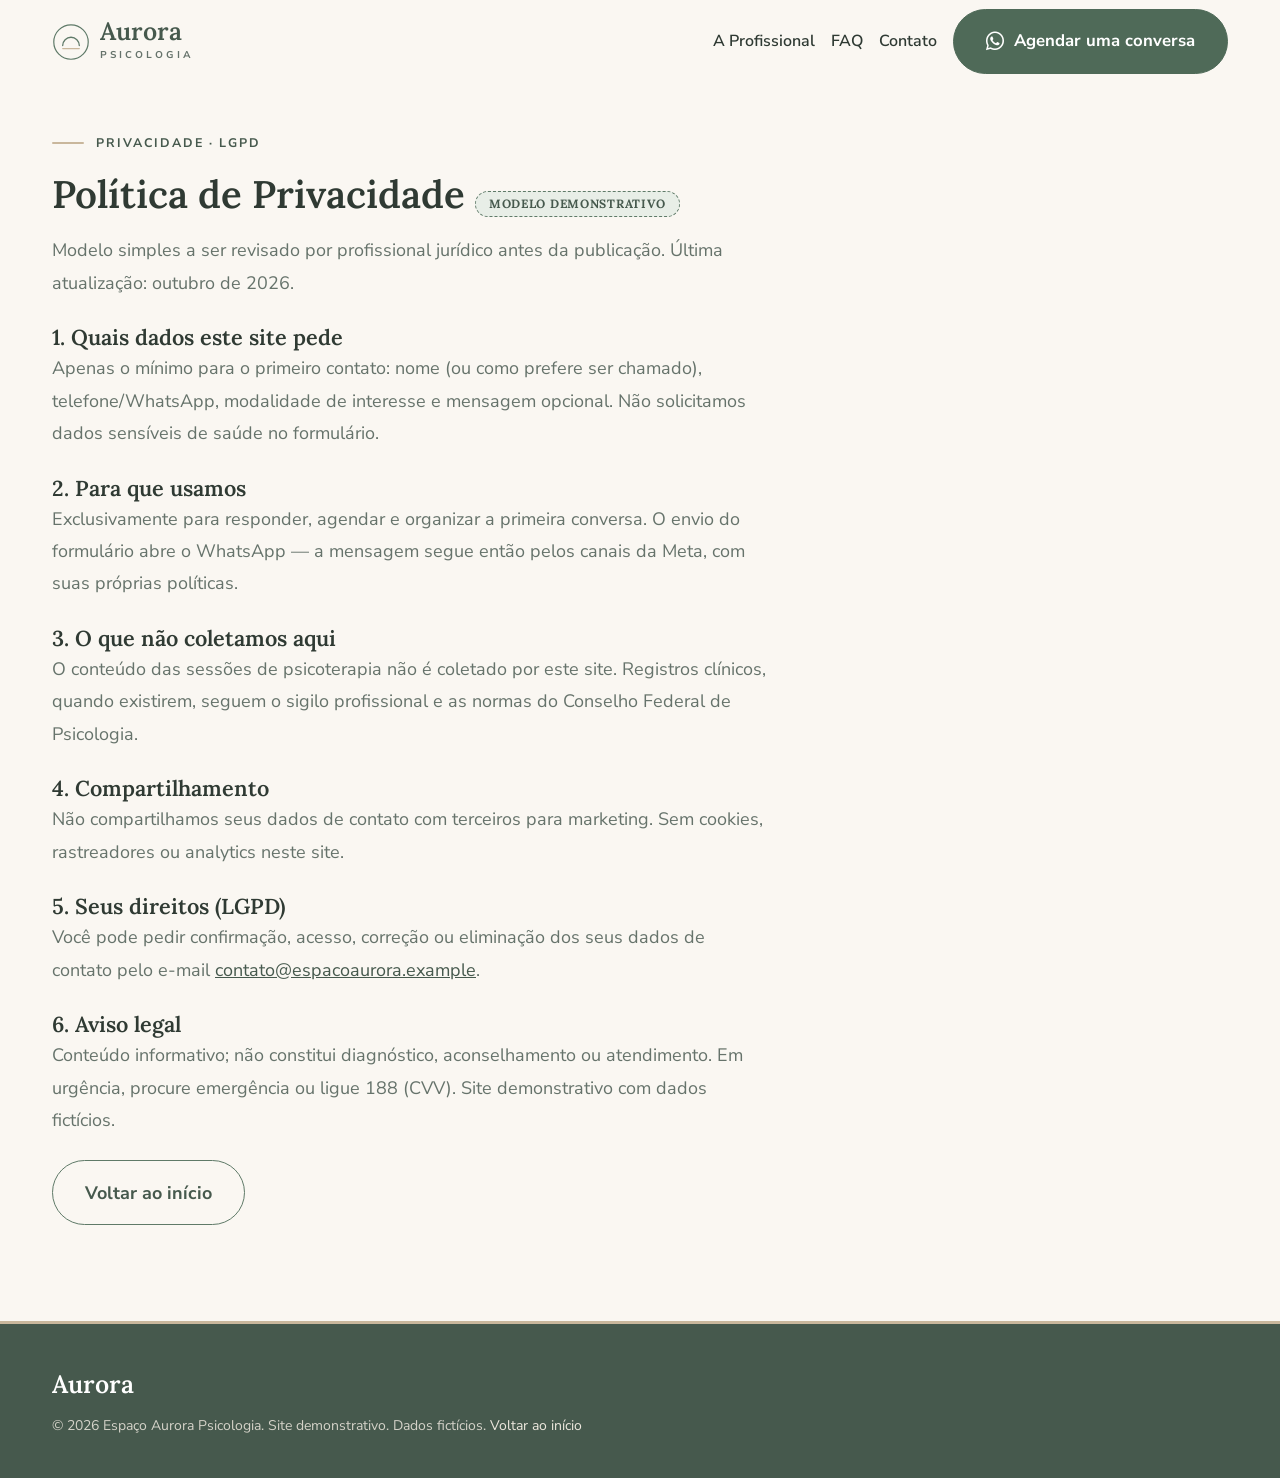
==== privacidade.html @ 35642357 "first commit" ====
<!DOCTYPE html>
<html lang="pt-BR">
<head>
  <meta charset="UTF-8">
  <meta name="viewport" content="width=device-width, initial-scale=1">
  <title>Política de Privacidade | Espaço Aurora Psicologia</title>
  <meta name="description" content="Política de privacidade demonstrativa do Espaço Aurora Psicologia: coleta mínima de dados para contato, conforme a LGPD.">
  <meta name="theme-color" content="#5F7A68">
  <link rel="icon" type="image/svg+xml" href="favicon/favicon.svg">
  <link rel="preconnect" href="https://fonts.googleapis.com">
  <link rel="preconnect" href="https://fonts.gstatic.com" crossorigin>
  <link rel="preconnect" href="https://cdn.jsdelivr.net" crossorigin>
  <link href="https://fonts.googleapis.com/css2?family=Lora:ital,wght@0,500;0,600;1,500&family=Nunito+Sans:wght@400;500;600;700&display=swap" rel="stylesheet">
  <link href="https://cdn.jsdelivr.net/npm/bootstrap@5.3.3/dist/css/bootstrap.min.css" rel="stylesheet" integrity="sha384-QWTKZyjpPEjISv5WaRU9OFeRpok6YctnYmDr5pNlyT2bRjXh0JMhjY6hW+ALEwIH" crossorigin="anonymous">
  <link href="https://cdn.jsdelivr.net/npm/bootstrap-icons@1.11.3/font/bootstrap-icons.min.css" rel="stylesheet">
  <link href="css/style.css" rel="stylesheet">
</head>
<body>
  <a class="skip-link" href="#conteudo">Pular para o conteúdo</a>
  <header class="site-header" id="siteHeader">
    <div class="container container-narrow">
      <nav class="navbar navbar-expand-lg p-0" aria-label="Navegação principal">
        <a class="brand-logo" href="index.html" aria-label="Espaço Aurora Psicologia — início">
          <svg width="38" height="38" viewBox="0 0 64 64" aria-hidden="true"><circle cx="32" cy="32" r="29" fill="none" stroke="#5F7A68" stroke-width="2"/><path d="M18 38 A14 14 0 0 1 46 38" fill="none" stroke="#5F7A68" stroke-width="2.2" stroke-linecap="round"/><line x1="18" y1="43" x2="46" y2="43" stroke="#C9B79C" stroke-width="2" stroke-linecap="round"/></svg>
          <span><span class="brand-name">Aurora</span><span class="brand-sub">PSICOLOGIA</span></span>
        </a>
        <button class="navbar-toggler ms-auto" type="button" data-bs-toggle="collapse" data-bs-target="#mainNav" aria-controls="mainNav" aria-expanded="false" aria-label="Abrir menu"><i class="bi bi-list" aria-hidden="true"></i></button>
        <div class="collapse navbar-collapse" id="mainNav">
          <ul class="navbar-nav ms-auto align-items-lg-center site-nav">
            <li class="nav-item"><a class="nav-link" href="index.html#profissional">A Profissional</a></li>
            <li class="nav-item"><a class="nav-link" href="index.html#faq">FAQ</a></li>
            <li class="nav-item"><a class="nav-link" href="index.html#contato">Contato</a></li>
            <li class="nav-item ms-lg-2 my-2 my-lg-0"><a class="btn-brand" data-whatsapp-message="Olá! Gostaria de agendar uma primeira conversa." href="https://wa.me/5511900000000"><i class="bi bi-whatsapp" aria-hidden="true"></i>Agendar uma conversa</a></li>
          </ul>
        </div>
      </nav>
    </div>
  </header>
  <main id="conteudo">
    <section class="hero" aria-labelledby="privTitle">
      <div class="container container-narrow">
        <p class="section-eyebrow">Privacidade · LGPD</p>
        <h1 class="section-title" id="privTitle">Política de Privacidade <span class="badge-demo">Modelo demonstrativo</span></h1>
        <p class="section-sub mt-3">Modelo simples a ser revisado por profissional jurídico antes da publicação. Última atualização: outubro de 2026.</p>
        <div class="prose mt-4">
          <h2 class="card-title mt-4">1. Quais dados este site pede</h2>
          <p class="text-muted-soft">Apenas o mínimo para o primeiro contato: nome (ou como prefere ser chamado), telefone/WhatsApp, modalidade de interesse e mensagem opcional. Não solicitamos dados sensíveis de saúde no formulário.</p>
          <h2 class="card-title mt-4">2. Para que usamos</h2>
          <p class="text-muted-soft">Exclusivamente para responder, agendar e organizar a primeira conversa. O envio do formulário abre o WhatsApp — a mensagem segue então pelos canais da Meta, com suas próprias políticas.</p>
          <h2 class="card-title mt-4">3. O que não coletamos aqui</h2>
          <p class="text-muted-soft">O conteúdo das sessões de psicoterapia não é coletado por este site. Registros clínicos, quando existirem, seguem o sigilo profissional e as normas do Conselho Federal de Psicologia.</p>
          <h2 class="card-title mt-4">4. Compartilhamento</h2>
          <p class="text-muted-soft">Não compartilhamos seus dados de contato com terceiros para marketing. Sem cookies, rastreadores ou analytics neste site.</p>
          <h2 class="card-title mt-4">5. Seus direitos (LGPD)</h2>
          <p class="text-muted-soft">Você pode pedir confirmação, acesso, correção ou eliminação dos seus dados de contato pelo e-mail <a href="mailto:contato@espacoaurora.example">contato@espacoaurora.example</a>.</p>
          <h2 class="card-title mt-4" id="aviso">6. Aviso legal</h2>
          <p class="text-muted-soft">Conteúdo informativo; não constitui diagnóstico, aconselhamento ou atendimento. Em urgência, procure emergência ou ligue 188 (CVV). Site demonstrativo com dados fictícios.</p>
        </div>
        <p class="mt-4"><a class="btn-outline-brand" href="index.html">Voltar ao início</a></p>
      </div>
    </section>
  </main>
  <footer class="site-footer pt-5 pb-4">
    <div class="container container-narrow">
      <p class="brand-name text-white">Aurora</p>
      <p class="footer-small">© <span data-year>2026</span> Espaço Aurora Psicologia. Site demonstrativo. Dados fictícios. <a href="index.html">Voltar ao início</a></p>
    </div>
  </footer>
  <script src="https://cdn.jsdelivr.net/npm/bootstrap@5.3.3/dist/js/bootstrap.bundle.min.js" integrity="sha384-YvpcrYf0tY3lHB60NNkmXc5s9fDVZLESaAA55NDzOxhy9GkcIdslK1eN7N6jIeHz" crossorigin="anonymous"></script>
  <script src="js/script.js"></script>
</body>
</html>
---- css/style.css ----
/* ============================================================
   ESPACO AURORA PSICOLOGIA — style.css
   Blocos: 1 variaveis · 2 base · 3 tipografia · 4 componentes
           5 header/hero · 6 secoes · 7 utilitarios · 8 responsivo
   Paleta e raios conforme briefing. Contraste alvo WCAG AA.
   ============================================================ */

/* ---------- 1. VARIAVEIS ---------- */
:root{
  --brand:#4F6A58;
  --brand-original:#5F7A68;
  --brand-dark:#46594D;
  --sand:#C9B79C;
  --accent:#A8BFA9;
  --bg:#FAF7F2;
  --surface:#F1EBE0;
  --surface-alt:#FFFFFF;
  --sage-soft:#E8EEE7;
  --text:#2F3A33;
  --muted:#66736B;
  --border:#E3DACB;
  --cta-hover:#46594D;
  --wa:#4F7F63;
  --radius-sm:12px; --radius:16px; --radius-lg:20px;
  --radius-xl:24px; --radius-hero:28px; --pill:999px;
  --shadow-soft:0 10px 40px rgba(90,100,80,.08);
  --shadow-lift:0 16px 44px rgba(70,89,77,.12);
  --font-serif:"Lora",Georgia,serif;
  --font-sans:"Nunito Sans",-apple-system,"Segoe UI",Roboto,Arial,sans-serif;
  --header-h:84px; --header-h-scrolled:68px;
  --ease:cubic-bezier(.22,1,.36,1);
}
/* ---------- 2. BASE ---------- */
*,*::before,*::after{box-sizing:border-box}
html{scroll-behavior:smooth;scroll-padding-top:calc(var(--header-h) + 16px)}
body{font-family:var(--font-sans);font-size:1.125rem;line-height:1.8;color:var(--text);background:var(--bg);-webkit-font-smoothing:antialiased;overflow-x:hidden}
img{max-width:100%;height:auto}
a{color:var(--brand-dark)}
::selection{background:var(--sage-soft)}
:focus-visible{outline:3px solid var(--brand-dark);outline-offset:3px;border-radius:6px}
.skip-link{position:absolute;left:1rem;top:-100px;z-index:1200;background:var(--brand-dark);color:#FAF7F2;padding:.7rem 1.2rem;border-radius:var(--pill);font-weight:600;text-decoration:none;transition:top .25s}
.skip-link:focus{top:1rem;color:#FAF7F2}
main{display:block}
section{scroll-margin-top:calc(var(--header-h) + 12px)}
.section{padding:6rem 0}
.container-narrow{max-width:1200px}
.prose{max-width:65ch}
.text-muted-soft{color:var(--muted)}
/* ---------- 3. TIPOGRAFIA ---------- */
h1,h2,h3,.serif{font-family:var(--font-serif);color:var(--text);text-wrap:balance}
.hero-title{font-size:clamp(2.25rem,1.35rem + 3.4vw,3.4rem);line-height:1.2;font-weight:600;letter-spacing:-.01em}
.section-title{font-size:clamp(1.85rem,1.35rem + 1.8vw,2.4rem);line-height:1.25;font-weight:600}
.card-title{font-size:clamp(1.2rem,1.1rem + .4vw,1.35rem);line-height:1.35;font-weight:600}
.section-eyebrow{font-family:var(--font-sans);font-size:.78rem;font-weight:700;letter-spacing:.16em;text-transform:uppercase;color:var(--brand-dark);display:flex;align-items:center;gap:.75rem;margin-bottom:1rem}
.section-eyebrow::before{content:"";width:2rem;height:2px;background:var(--sand);flex:0 0 auto;border-radius:2px}
.section-eyebrow.center{justify-content:center}
.section-eyebrow.center::after{content:"";width:2rem;height:2px;background:var(--sand);border-radius:2px}
.section-sub{color:var(--muted);max-width:62ch}
.hero-sub{color:var(--muted);max-width:56ch}
em.accent{font-style:italic;color:var(--brand-dark)}

/* ---------- 4. BOTOES ---------- */
.btn-brand{display:inline-flex;align-items:center;justify-content:center;gap:.6rem;background:var(--brand);color:#fff;font-weight:700;font-size:1.05rem;padding:.95rem 2rem;border-radius:var(--pill);border:1.5px solid var(--brand);text-decoration:none;min-height:52px;transition:background-color .35s var(--ease),transform .35s var(--ease),box-shadow .35s var(--ease)}
.btn-brand:hover,.btn-brand:focus-visible{background:var(--cta-hover);border-color:var(--cta-hover);color:#fff;transform:translateY(-1px);box-shadow:var(--shadow-soft)}
.btn-brand .bi{font-size:1.15rem}
.btn-light-soft{display:inline-flex;align-items:center;justify-content:center;gap:.6rem;background:var(--bg);color:var(--brand-dark);font-weight:700;padding:.95rem 2rem;border-radius:var(--pill);border:1.5px solid var(--bg);text-decoration:none;min-height:52px;transition:all .35s var(--ease)}
.btn-light-soft:hover{background:#fff;border-color:#fff;color:var(--brand-dark);transform:translateY(-1px)}
.btn-outline-brand{display:inline-flex;align-items:center;justify-content:center;gap:.6rem;background:transparent;color:var(--brand-dark);font-weight:700;padding:.95rem 2rem;border-radius:var(--pill);border:1.5px solid var(--brand-original);text-decoration:none;min-height:52px;transition:all .35s var(--ease)}
.btn-outline-brand:hover{background:var(--sage-soft);color:var(--brand-dark);border-color:var(--brand-dark)}
.btn-outline-light{display:inline-flex;align-items:center;justify-content:center;gap:.6rem;background:transparent;color:#FAF7F2;font-weight:700;padding:.95rem 2rem;border-radius:var(--pill);border:1.5px solid rgba(250,247,242,.7);text-decoration:none;min-height:52px;transition:all .35s var(--ease)}
.btn-outline-light:hover{background:rgba(250,247,242,.14);color:#fff}
.link-arrow{display:inline-flex;align-items:center;gap:.4rem;color:var(--brand-dark);font-weight:700;text-decoration:underline;text-decoration-color:var(--sand);text-decoration-thickness:2px;text-underline-offset:5px}
.link-arrow:hover{color:var(--brand);text-decoration-color:var(--brand)}


/* ---------- 5. CARDS / CHIPS / AVISOS ---------- */
.card-soft{background:var(--surface-alt);border:1px solid var(--border);border-radius:var(--radius-lg);padding:1.75rem;box-shadow:var(--shadow-soft);height:100%;transition:transform .35s var(--ease),border-color .35s,box-shadow .35s}
.card-soft:hover{transform:translateY(-3px);border-color:var(--accent);box-shadow:var(--shadow-lift)}
.card-icon{width:52px;height:52px;border-radius:50%;border:1px solid var(--accent);background:var(--sage-soft);display:inline-flex;align-items:center;justify-content:center;color:var(--brand-dark);font-size:1.35rem;margin-bottom:1.1rem}
.chip{display:inline-flex;align-items:center;gap:.5rem;background:#fff;border:1px solid var(--border);border-radius:var(--pill);padding:.65rem 1.15rem;font-size:.98rem;font-weight:600;color:var(--text);line-height:1.4}
.chip .bi{color:var(--brand-original)}
.badge-demo{display:inline-flex;align-items:center;gap:.35rem;font-size:.75rem;font-weight:700;letter-spacing:.06em;text-transform:uppercase;background:var(--sage-soft);color:var(--brand-dark);border:1px dashed var(--brand-original);border-radius:var(--pill);padding:.3rem .8rem}
.note-soft{background:#fff;border:1px solid var(--border);border-left:4px solid var(--sand);border-radius:var(--radius-sm);padding:1rem 1.25rem;font-size:.95rem;color:var(--muted)}
.note-safety{background:#fff;border:1px solid var(--border);border-radius:var(--radius-lg);padding:1.75rem;box-shadow:var(--shadow-soft)}
.blob{position:absolute;pointer-events:none;z-index:0}
.blob-sage{background:radial-gradient(closest-side,rgba(168,191,169,.45),rgba(168,191,169,0));border-radius:48% 52% 55% 45%/50% 46% 54% 50%}
.blob-sand{background:radial-gradient(closest-side,rgba(201,183,156,.35),rgba(201,183,156,0));border-radius:55% 45% 48% 52%/46% 55% 45% 54%}
.img-frame{border-radius:var(--radius-xl);overflow:hidden;box-shadow:var(--shadow-soft)}
.img-frame img{width:100%;height:100%;object-fit:cover;display:block}
.ratio-45{aspect-ratio:4/5}.ratio-43{aspect-ratio:4/3}.ratio-1610{aspect-ratio:16/10}

/* ---------- 6. HEADER ---------- */
.site-header{position:fixed;top:0;left:0;right:0;z-index:1030;background:rgba(250,247,242,.92);backdrop-filter:blur(8px);-webkit-backdrop-filter:blur(8px);min-height:var(--header-h);display:flex;align-items:center;border-bottom:1px solid transparent;transition:min-height .3s var(--ease),box-shadow .3s,border-color .3s,background-color .3s}
.site-header.scrolled{min-height:var(--header-h-scrolled);border-bottom-color:var(--border);box-shadow:0 6px 24px rgba(90,100,80,.08)}
.brand-logo{display:flex;align-items:center;gap:.65rem;text-decoration:none}
.brand-logo:hover{text-decoration:none}
.brand-name{font-family:var(--font-serif);font-weight:600;font-size:1.55rem;color:var(--brand-dark);line-height:1;display:block}
.brand-sub{font-size:.62rem;letter-spacing:.3em;color:var(--muted);font-weight:700;display:block;margin-top:.2rem}
.site-nav .nav-link{color:var(--text);font-weight:600;font-size:1rem;padding:.75rem .7rem;position:relative;min-height:48px;display:inline-flex;align-items:center}
.site-nav .nav-link:hover{color:var(--brand-dark)}
.site-nav .nav-link.active{color:var(--brand-dark)}
.site-nav .nav-link.active::after{content:"";position:absolute;left:.7rem;right:.7rem;bottom:.45rem;height:2px;background:var(--sand);border-radius:2px}
.navbar-toggler{border:1px solid var(--border);border-radius:12px;padding:.6rem .75rem;min-width:48px;min-height:48px}
.navbar-toggler .bi{font-size:1.5rem;color:var(--brand-dark)}


/* ---------- 7. HERO ---------- */
.hero{padding:calc(var(--header-h) + 3rem) 0 5rem;position:relative;overflow:hidden}
.hero-card-float{position:absolute;left:1.25rem;bottom:1.25rem;background:rgba(255,255,255,.95);border:1px solid var(--border);border-radius:var(--radius);padding:.9rem 1.15rem;box-shadow:var(--shadow-soft);font-size:.92rem}
.hero-card-float strong{display:block;color:var(--brand-dark)}
.hero-card-float span{color:var(--muted);font-size:.85rem}
.hero-checks{list-style:none;padding:0;margin:1.75rem 0 0;display:flex;flex-wrap:wrap;gap:.6rem 1.5rem}
.hero-checks li{display:flex;align-items:center;gap:.5rem;font-weight:600;font-size:1rem;color:var(--brand-dark)}
.hero-checks .bi{color:var(--brand-original);font-size:1.2rem}
.hero-media{position:relative}
.hero-media .halo{position:absolute;right:-8%;bottom:-8%;width:70%;height:60%;z-index:0}
.hero-media .frame-line{position:absolute;top:18px;right:-14px;bottom:-14px;left:18px;border:1.5px solid var(--sand);border-radius:var(--radius-hero);z-index:0}
.hero-media .img-frame{position:relative;z-index:1;border-radius:var(--radius-hero)}

/* ---------- 8. SECOES ---------- */
.band-surface{background:var(--surface);position:relative;overflow:hidden}
.band-sage{background:var(--sage-soft);position:relative;overflow:hidden}
.quote-feature{border-left:3px solid var(--sand);padding:.5rem 0 .5rem 1.5rem;font-family:var(--font-serif);font-size:1.35rem;line-height:1.6;color:var(--brand-dark);font-style:italic}
.recognition-list{list-style:none;padding:0;margin:0;display:grid;gap:1rem}
.recognition-list li{display:flex;gap:.9rem;align-items:flex-start;background:#fff;border:1px solid var(--border);border-radius:var(--radius);padding:1.1rem 1.25rem}
.recognition-list .bi{color:var(--brand-dark);font-size:1.3rem;flex:0 0 auto;margin-top:.15rem}

/* Timeline */
.timeline{position:relative;display:grid;gap:1.5rem;margin-top:2.5rem}
.timeline-step{background:#fff;border:1px solid var(--border);border-radius:var(--radius-lg);padding:1.75rem;box-shadow:var(--shadow-soft)}
.timeline-num{width:52px;height:52px;border-radius:50%;background:#fff;border:1.5px solid var(--brand-original);color:var(--brand-dark);font-family:var(--font-serif);font-weight:600;font-size:1.4rem;display:inline-flex;align-items:center;justify-content:center;margin-bottom:1rem}
@media(min-width:992px){.timeline{grid-template-columns:repeat(5,1fr);gap:1rem}.timeline::before{content:"";position:absolute;top:53px;left:4%;right:4%;border-top:2px dashed var(--sand);z-index:0}.timeline-step{position:relative;z-index:1}}

/* Galeria + FAQ */
.gallery-grid{display:grid;gap:1.25rem}
.gallery-item{border-radius:var(--radius-lg);overflow:hidden;border:1px solid var(--border);background:#fff;box-shadow:var(--shadow-soft);cursor:zoom-in}
.gallery-item .zoom{overflow:hidden;display:block}
.gallery-item img{width:100%;height:100%;object-fit:cover;display:block;transition:transform .6s var(--ease)}
.gallery-item:hover img{transform:scale(1.03)}
.gallery-item figcaption{padding:.8rem 1.1rem;font-size:.88rem;color:var(--muted)}
.faq-accordion .accordion-item{background:#fff;border:1px solid var(--border);border-radius:var(--radius) !important;overflow:hidden;margin-bottom:.9rem;box-shadow:var(--shadow-soft)}
.faq-accordion .accordion-button{font-weight:700;font-size:1.05rem;color:var(--text);padding:1.25rem 1.5rem;background:#fff}
.faq-accordion .accordion-button:not(.collapsed){background:var(--sage-soft);color:var(--brand-dark);box-shadow:none}
.faq-accordion .accordion-button:focus{box-shadow:none}
.faq-accordion .accordion-body{color:var(--muted);line-height:1.8}

/* CTA final + contato + rodape */
.cta-final{background:linear-gradient(135deg,var(--brand-dark) 0%,var(--brand-original) 100%);color:#FAF7F2;position:relative;overflow:hidden}
.cta-final h2{color:#FAF7F2}
.cta-final p{color:rgba(250,247,242,.88)}
.map-frame{border-radius:20px;overflow:hidden;border:1px solid var(--border);box-shadow:var(--shadow-soft);min-height:340px}
.map-frame iframe{width:100%;min-height:340px;height:100%;border:0;display:block}
.form-soft{background:#fff;border:1px solid var(--border);border-radius:var(--radius-lg);padding:2rem;box-shadow:var(--shadow-soft)}
.form-soft .form-label{font-weight:700;color:var(--text)}
.form-soft .form-control,.form-soft .form-select{font-size:1rem;min-height:52px;border-radius:12px;border:1px solid var(--border);padding:.7rem 1rem}
.form-error{color:#8a4b3c;font-size:.92rem;display:none}
.form-error.show{display:block}
.site-footer{background:var(--brand-dark);color:#EDE8DE;border-top:3px solid var(--sand)}
.site-footer a{color:#EDE8DE;text-decoration:none}
.site-footer a:hover{color:#fff;text-decoration:underline;text-underline-offset:4px}
.footer-heading{font-size:.85rem;letter-spacing:.14em;text-transform:uppercase;color:var(--sand);font-weight:700;margin-bottom:1rem}
.footer-small{font-size:.875rem;color:rgba(237,232,222,.85)}
/* Flutuantes + reveal + responsivo */
.wa-float{position:fixed;right:calc(20px + env(safe-area-inset-right));bottom:calc(20px + env(safe-area-inset-bottom));width:58px;height:58px;border-radius:50%;background:var(--wa);color:#fff;display:inline-flex;align-items:center;justify-content:center;font-size:1.7rem;box-shadow:0 10px 30px rgba(79,127,99,.4);z-index:1040;transition:transform .35s var(--ease)}
.wa-float:hover{color:#fff;transform:translateY(-2px)}
.wa-float::after{content:"";position:absolute;inset:-4px;border-radius:50%;border:2px solid rgba(79,127,99,.35);animation:wa-pulse 3.5s ease-out infinite}
@keyframes wa-pulse{0%{transform:scale(.9);opacity:.8}70%{transform:scale(1.12);opacity:0}100%{opacity:0}}
.to-top{position:fixed;right:calc(26px + env(safe-area-inset-right));bottom:calc(92px + env(safe-area-inset-bottom));width:46px;height:46px;border-radius:50%;background:#fff;border:1px solid var(--border);color:var(--brand-dark);display:inline-flex;align-items:center;justify-content:center;font-size:1.2rem;box-shadow:var(--shadow-soft);z-index:1040;opacity:0;visibility:hidden;transform:translateY(8px);transition:all .35s var(--ease)}
.to-top.show{opacity:1;visibility:visible;transform:none}
.js .reveal{opacity:0;transform:translateY(16px);transition:opacity .9s var(--ease),transform .9s var(--ease)}
.js .reveal.is-visible{opacity:1;transform:none}
@media(max-width:991.98px){.section{padding:4.5rem 0}.site-nav{background:var(--bg);border:1px solid var(--border);border-radius:var(--radius);padding:1rem;margin-top:.75rem}.site-nav .nav-link{min-height:48px;font-size:1.05rem}.quote-feature{font-size:1.2rem}}
@media(max-width:575.98px){.section{padding:4rem 0}.btn-brand,.btn-outline-brand,.btn-light-soft,.btn-outline-light{width:100%}.form-soft{padding:1.5rem}.hero{padding-top:calc(var(--header-h) + 1.5rem)}}
@media(min-width:992px){.gallery-grid{grid-template-columns:repeat(3,1fr)}.gallery-item.feature{grid-column:span 2}}
@media(prefers-reduced-motion:reduce){html{scroll-behavior:auto}.js .reveal{opacity:1;transform:none;transition:none}.wa-float::after{animation:none}.card-soft:hover,.btn-brand:hover{transform:none}}
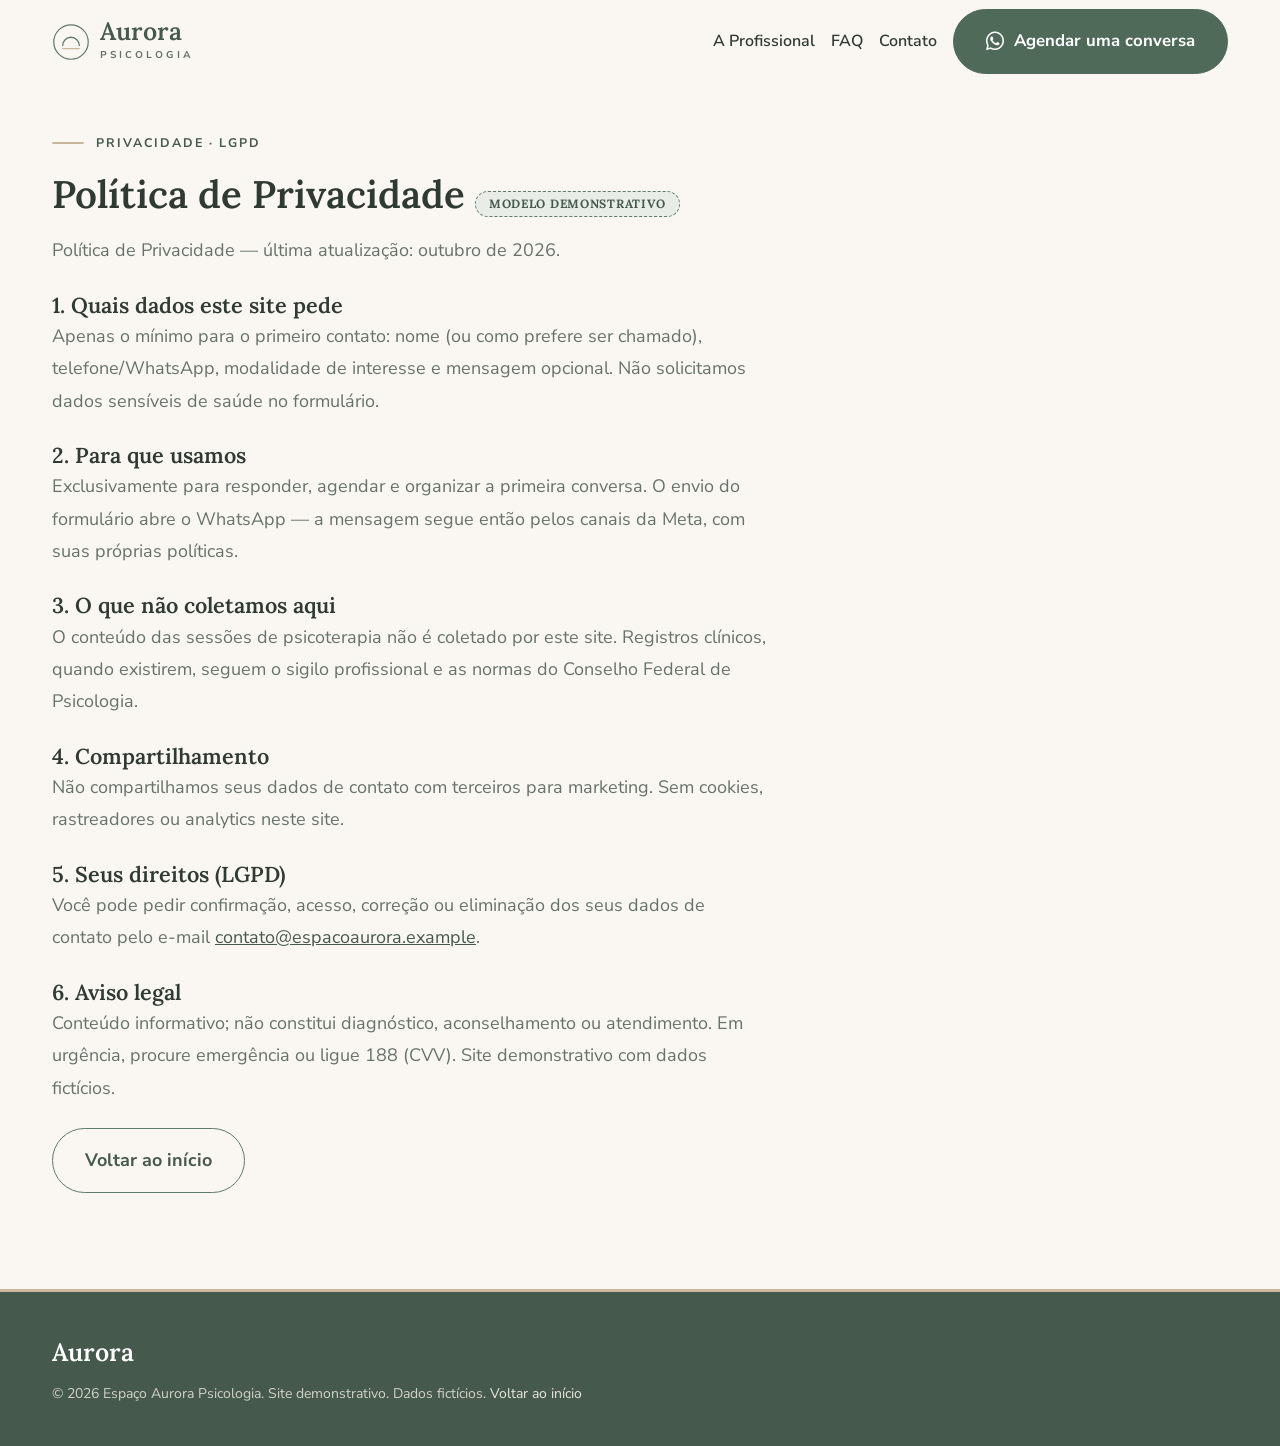
==== commit 2b9c50ca: "substituindo mensagens de ia por textos informativos" ====
--- a/privacidade.html
+++ b/privacidade.html
@@ -6,7 +6,9 @@
   <title>Política de Privacidade | Espaço Aurora Psicologia</title>
   <meta name="description" content="Política de privacidade demonstrativa do Espaço Aurora Psicologia: coleta mínima de dados para contato, conforme a LGPD.">
   <meta name="theme-color" content="#5F7A68">
-  <link rel="icon" type="image/svg+xml" href="favicon/favicon.svg">
+  <link rel="icon" href="favicon/favicon.ico?v=2" sizes="any">
+  <link rel="icon" type="image/svg+xml" href="favicon/favicon.svg?v=2">
+  <link rel="apple-touch-icon" href="favicon/favicon-180.png?v=2">
   <link rel="preconnect" href="https://fonts.googleapis.com">
   <link rel="preconnect" href="https://fonts.gstatic.com" crossorigin>
   <link rel="preconnect" href="https://cdn.jsdelivr.net" crossorigin>
@@ -41,7 +43,7 @@
       <div class="container container-narrow">
         <p class="section-eyebrow">Privacidade · LGPD</p>
         <h1 class="section-title" id="privTitle">Política de Privacidade <span class="badge-demo">Modelo demonstrativo</span></h1>
-        <p class="section-sub mt-3">Modelo simples a ser revisado por profissional jurídico antes da publicação. Última atualização: outubro de 2026.</p>
+        <p class="section-sub mt-3">Política de Privacidade — última atualização: outubro de 2026.</p>
         <div class="prose mt-4">
           <h2 class="card-title mt-4">1. Quais dados este site pede</h2>
           <p class="text-muted-soft">Apenas o mínimo para o primeiro contato: nome (ou como prefere ser chamado), telefone/WhatsApp, modalidade de interesse e mensagem opcional. Não solicitamos dados sensíveis de saúde no formulário.</p>
